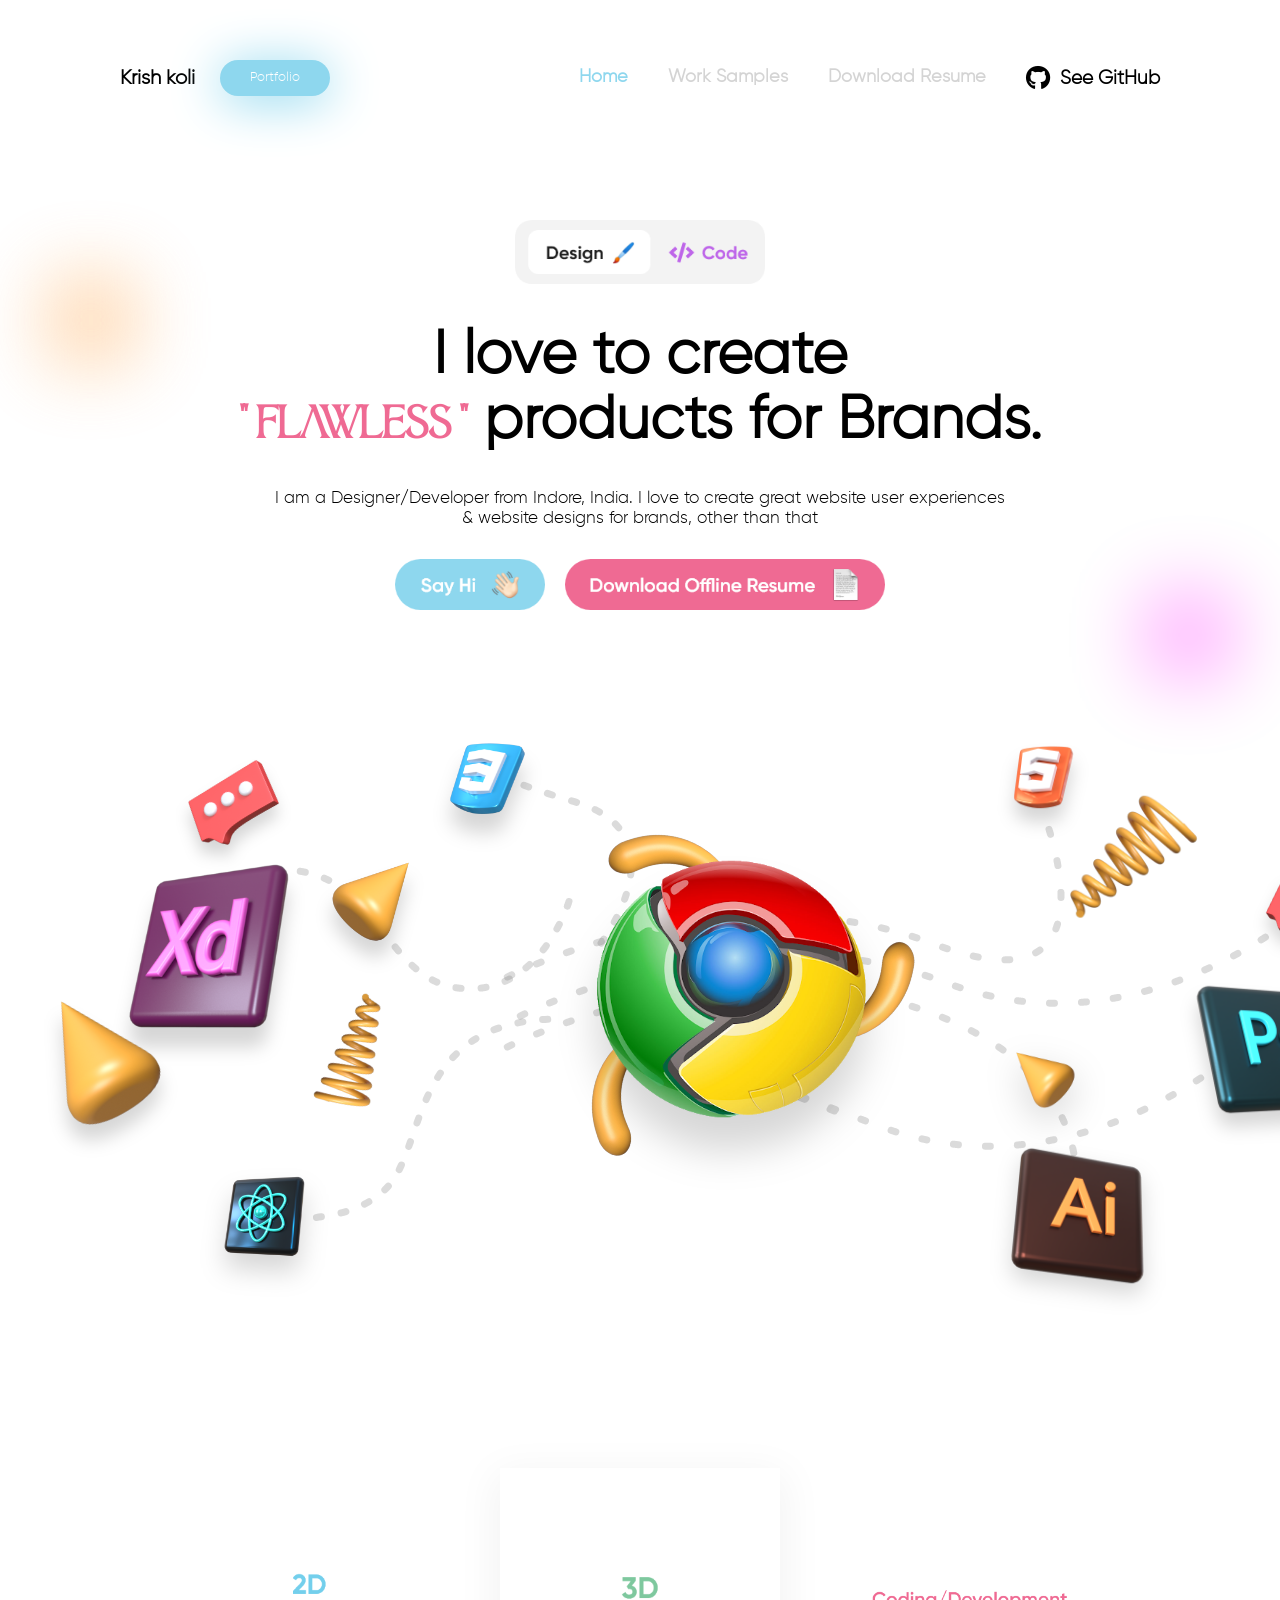
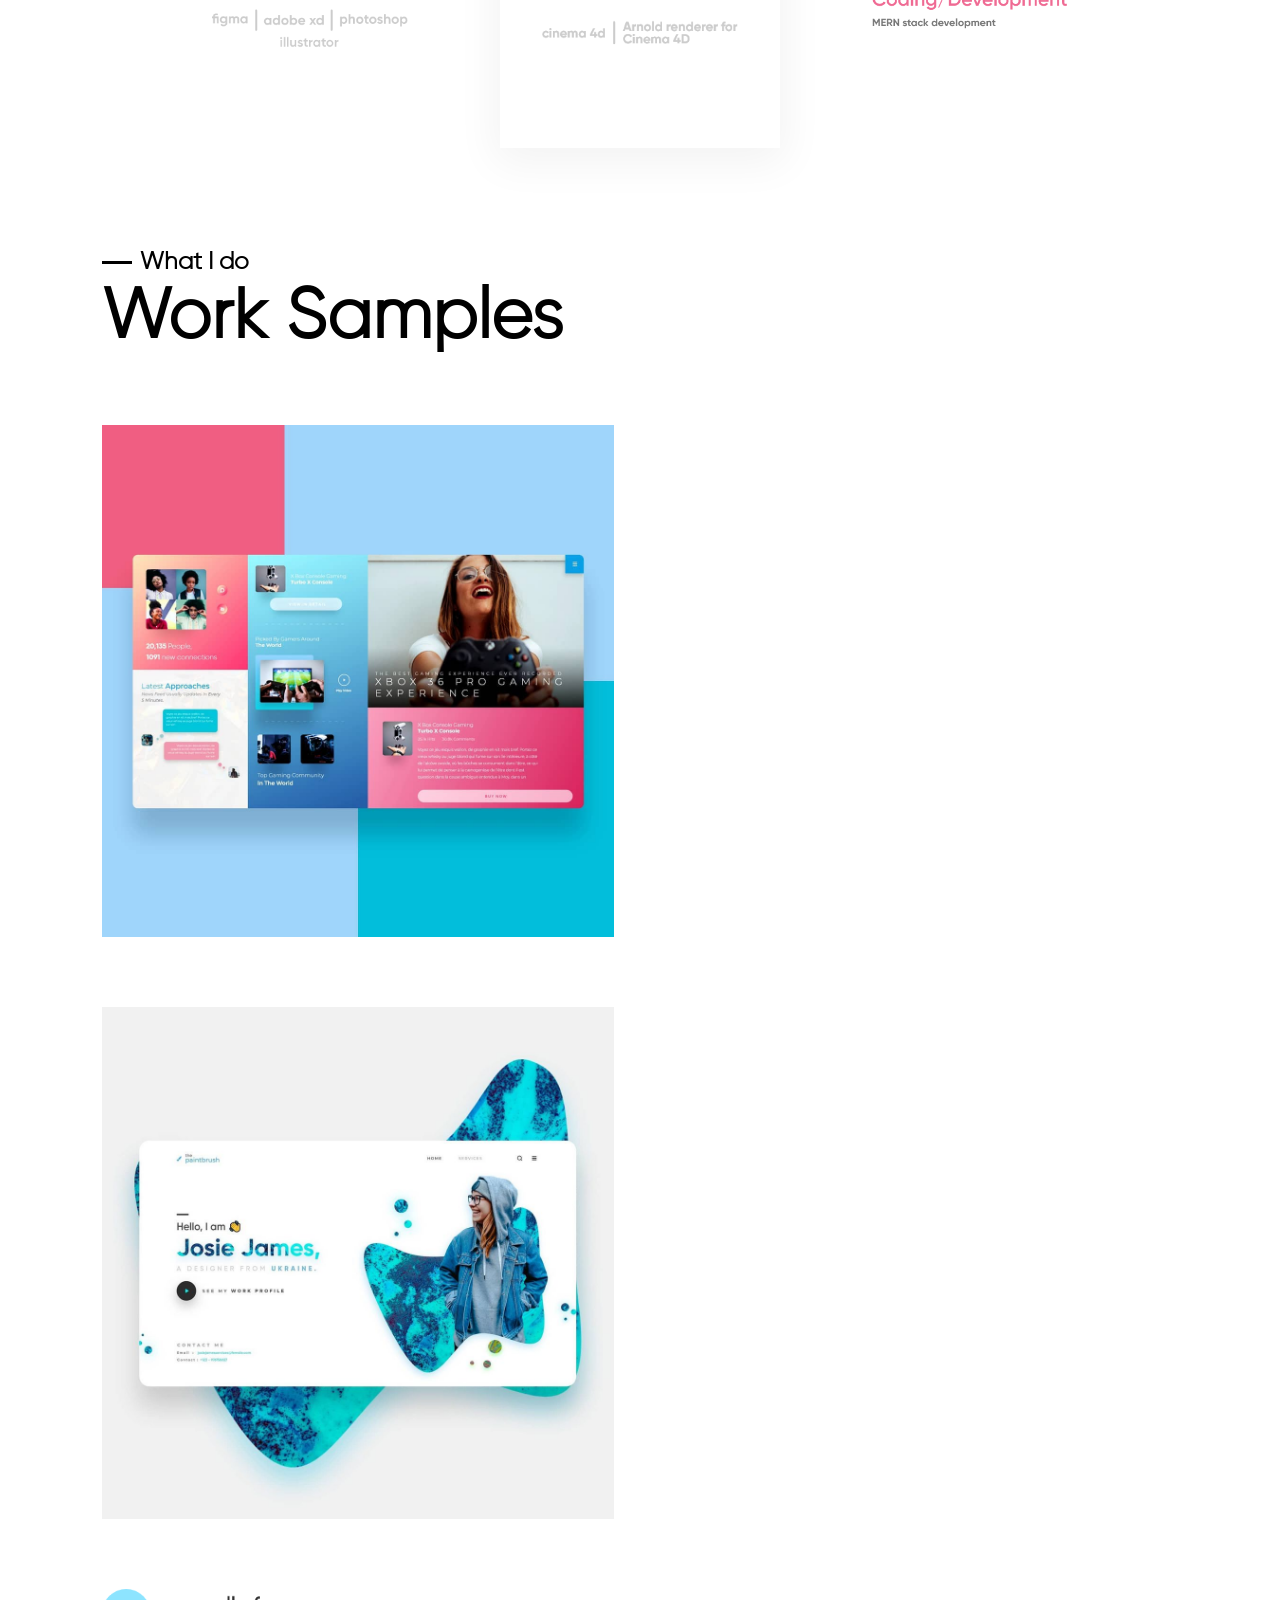
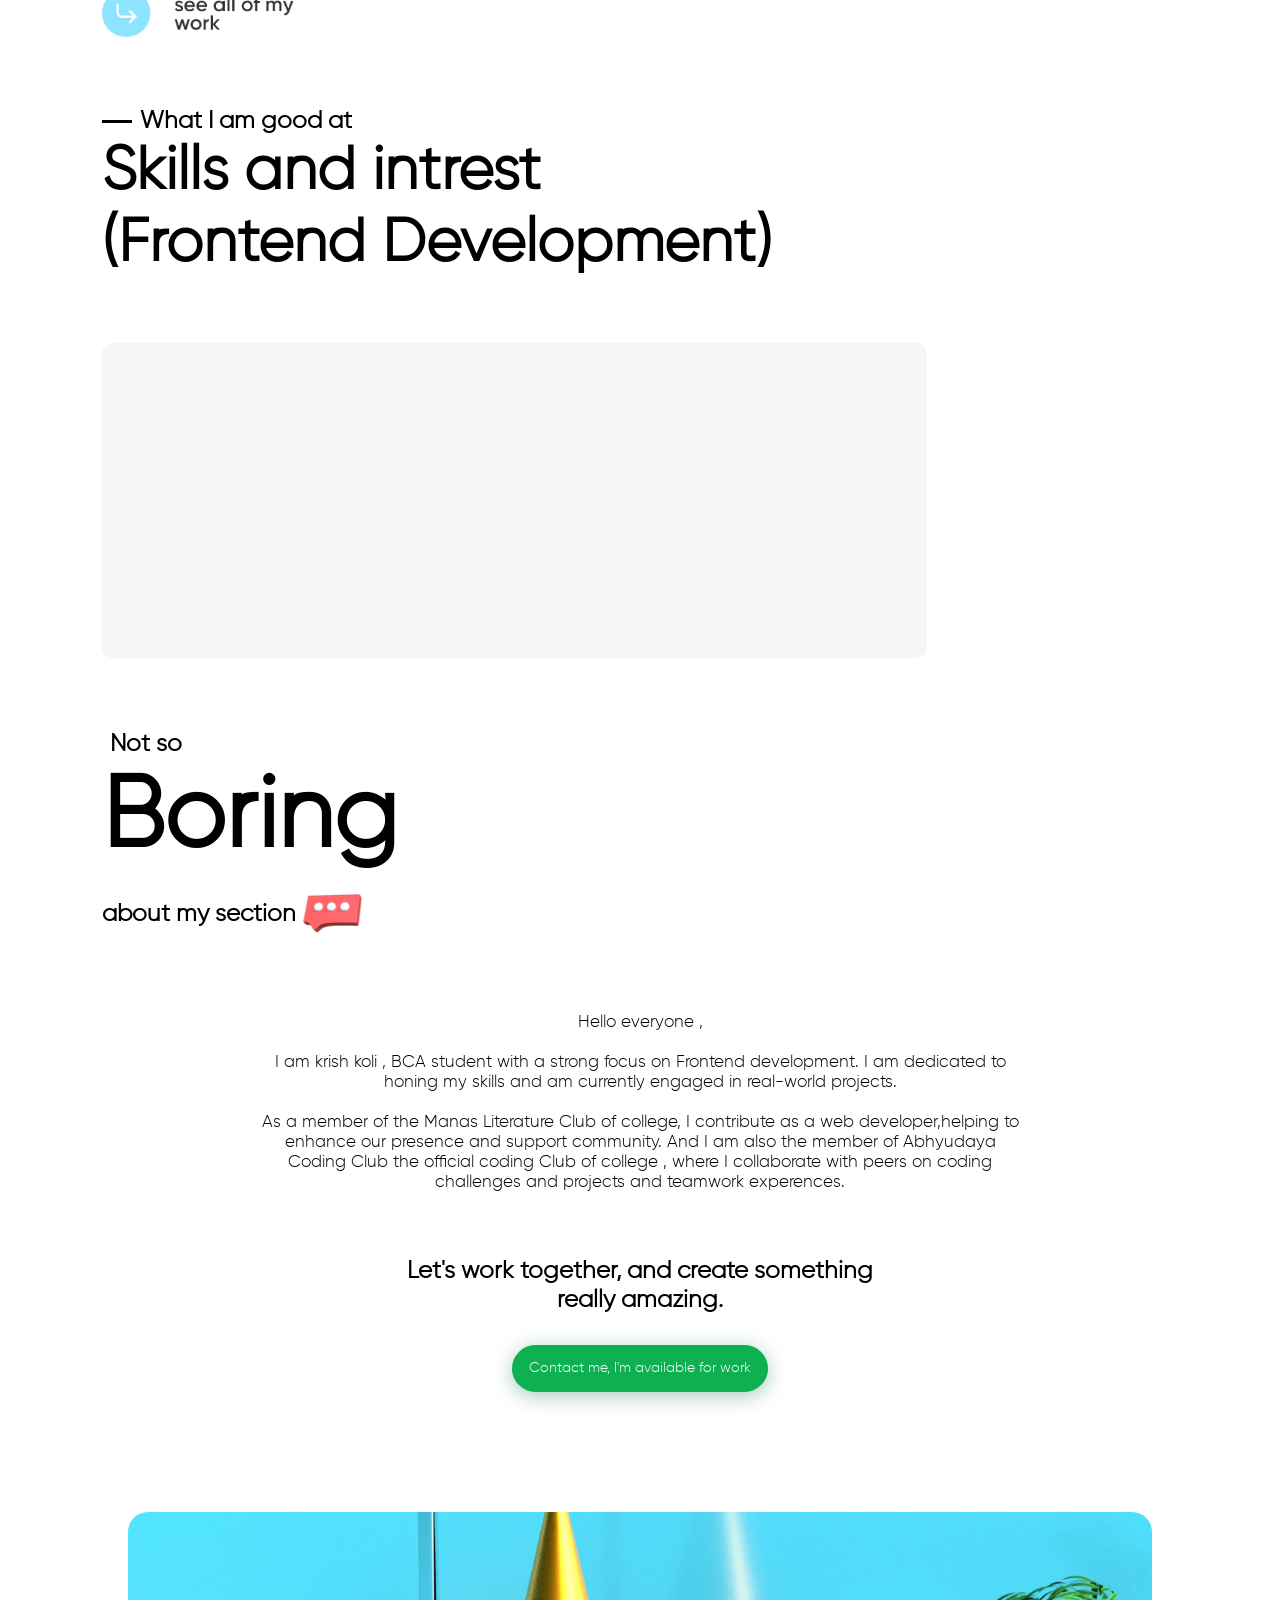
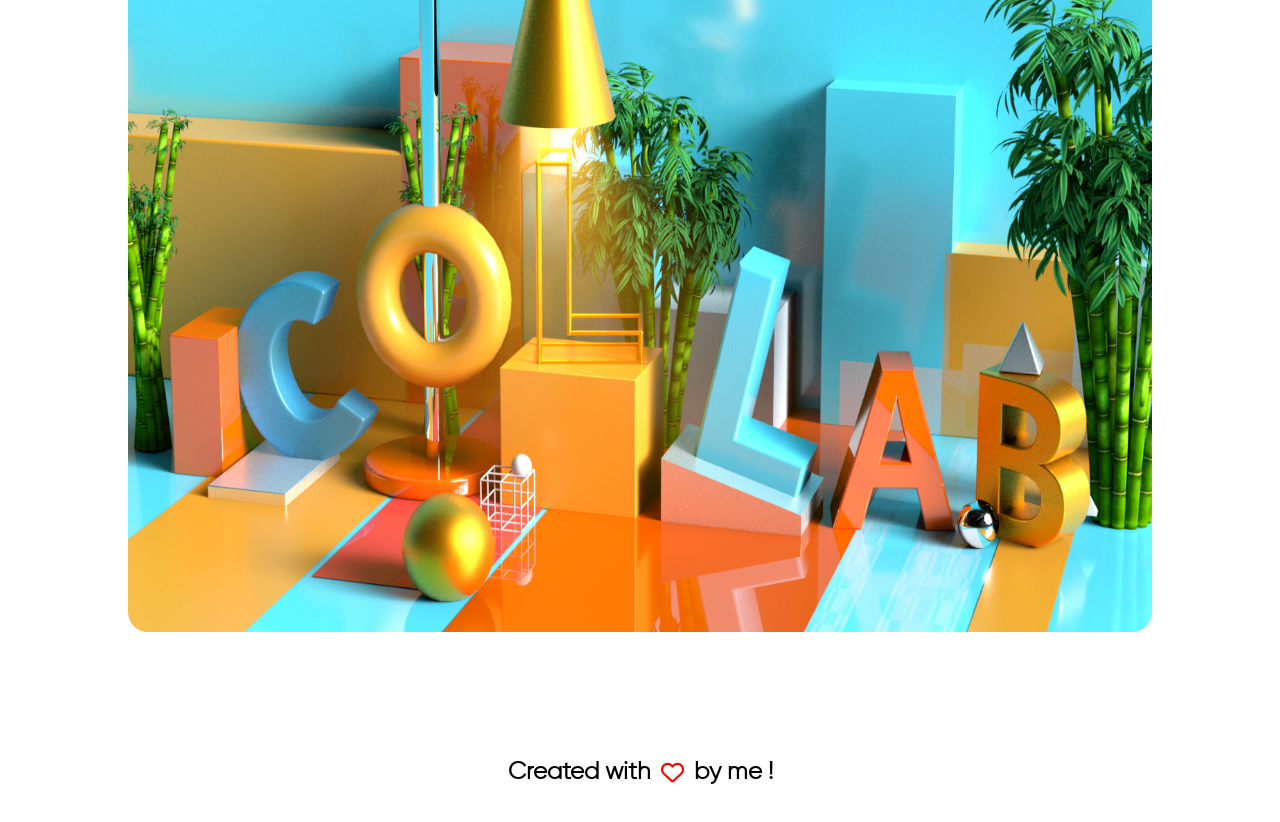
==== index.html @ 2c575250 "First commit" ====
<!DOCTYPE html>
<html lang="en">
  <head>
    <meta charset="UTF-8" />
    <meta name="viewport" content="width=device-width, initial-scale=1.0" />
    <title>Portfolio</title>
    <link rel="stylesheet" href="style.css" />
    <link rel="stylesheet" href="style2.css">
    <link
      rel="stylesheet"
      href="https://cdnjs.cloudflare.com/ajax/libs/font-awesome/6.6.0/css/all.min.css"
      integrity="sha512-Kc323vGBEqzTmouAECnVceyQqyqdsSiqLQISBL29aUW4U/M7pSPA/gEUZQqv1cwx4OnYxTxve5UMg5GT6L4JJg=="
      crossorigin="anonymous"
      referrerpolicy="no-referrer"
    />
  </head>
  <body>
    <main>
      <nav>
        <div id="left">
          <h3>Krish <span>koli</span></h3>
          <button>Portfolio</button>
        </div>

        <div id="right">
          <h3 style="color: rgb(142, 215, 238)">Home</h3>
          <a href="#work"><h3>Work Samples</h3></a>
          <a href="#" onclick="location.reload();"><h3>Download Resume</h3></a>

          <div id="icon" style="display: flex; align-items: center; gap: 10px">
            <i class="fa-brands fa-github"></i>
            <a href="https://github.com/kolikrish"><h3 id="menu">See GitHub</h3></a>
          </div>
        </div>

        <div id="menu">
          <i class="fa-solid fa-bars" style="color: #8ED7EE; font-size: 18px;"></i>
          <h3 style="color: #8ED7EE;">Menu</h3>
        </div>
      </nav>

      <div id="full">
        <h3>Skills</h3>
        <h3>Let's Collab</h3>
        <h3>See GitHub</h3>
        <h3>See Linkedin</h3>

        <i class="fa-regular fa-circle-xmark"></i>
      </div>

      <div id="content">
        <div id="Blur">
          <div id="blurOne"></div>
          <div id="blurTwo"></div>
        </div>

        <div id="text">
          <img src="Images/Design_Code.png" alt="Desgin & Code" id="DC" />
          <h1>
            I love to create <br /><span>" flawless "</span> products for
            Brands.
          </h1>
          <p>
            I am a Designer/Developer from Indore, India. I love to
            create great website user experiences <br />
            & website designs for brands, other than that
          </p>

          <div style="display: flex; gap: 20px" id="hii-div">
            <img src="Images/Say_Hii.png" alt="Say Hii" id="IMG"/>
            <img
              src="Images/resume btn.png"
              alt="Download my Resume"
              id="resume"
            />
          </div>
        </div>
      </div>

      <div id="image">
        <img src="Images/Chrome.png" alt="Image" />
      </div>

      <div id="design">
        <div>
          <img src="Images/2d.png" alt="2D Desgin" />
        </div>

        <div style="box-shadow: rgba(0, 0, 0, 0.05) 0px 10px 40px 5px">
          <img src="Images/3d.png" alt="3D Desgin" />
        </div>

        <div>
          <img src="Images/codingdev.png" alt="Coding/Development" />
        </div>
      </div>

      <div id="work">
        <div>
          <div></div>
          <h2>What I do</h2>
        </div>

        <h1>Work Samples</h1>
      </div>

      <div id="sam-img">
        <div>
          <img src="Images/smpl.jpg" alt="Sample 1" />
        </div>

        <div>
          <img src="Images/smpl2.jpg" alt="Sample 2" />
        </div>

        <div id="seeWork">
          <img src="Images/seemywork.png" alt="" />
        </div>
      </div>

      <div id="text2">
        <div>
          <div></div>
          <h2>What I am good at</h2>
        </div>

        <h1>
          Skills and intrest <br />(Frontend Development)
        </h1>
      </div>

      <div id="skills">
        <div>
          <img src="Languages/C_png-removebg-preview.png" alt="" />
          <img src="Languages/C++_png-removebg-preview.png" alt="" />
          <img src="Languages/pythone-removebg-preview.png" alt="" />
          <img src="Languages/HTML-removebg-preview.png" alt="" />
          <img src="Languages/CSS-removebg-preview.png" alt="" />
          <img src="Languages/JavaScript-removebg-preview.png" alt="" />
          <img src="Languages/React-removebg-preview.png" alt="" />
          <img src="Languages/NextJs.png" alt="" />
          <img src="Languages/Tailwind-removebg-preview.png" alt="" />
          <img src="Languages/Gsap-removebg-preview.png" alt="" />
          <img src="Languages/Locomotive-removebg-preview.png" alt="" />
          <img src="Languages/Three.png" alt="" />
          <img src="Languages/Git-removebg-preview.png" alt="" />
          <img src="Languages/Github-removebg-preview.png" alt="" />
          <img src="Languages/Pre_pro-removebg-preview.png" alt="" />
        </div>
      </div>

      <div id="ab-msg">
        <h2>Not so</h2>
        <h1>Boring</h1>

        <div>
          <h2>about my section</h2>
          <img src="Images/msgLogo0001.png" alt="message"/>
        </div>
      </div>

      <div id="msg">
        <p>
          Hello everyone ,
          <br /><br />
          I am krish koli , BCA student with a strong focus on
          Frontend development. I am dedicated to honing my skills and am
          currently engaged in real-world projects.
          <br /><br />

          As a member of the Manas Literature Club of college, I contribute as a
          web developer,helping to enhance our presence and support community.
          And I am also the member of Abhyudaya Coding Club the official coding
          Club of college , where I collaborate with peers on coding challenges
          and projects and teamwork experences.
        </p>
      </div>

      <div id="Contact">
        <h2>Let's work together, and create something <br>
            really amazing.</h2>

            <button><a href="mailto:krishkoli536@gmail.com">Contact me, I'm available for work</a></button>
      </div>

      <div id="collab">
            <img src="Images/collaborationart.png" alt="">
      </div>

      <div class="last-line">
        <h2>Created with </h2>
        <i class="fa-regular fa-heart"></i>
        <h2> by me !</h2>
      </div>
    </main>


    <script src="app.js"></script>
  </body>
</html>
---- style.css ----
* {
    margin: 0;
    padding: 0;
    box-sizing: border-box;
    font-family: 'Gilroy';
}

html , body {
    height: 100%;
    width: 100%;
}

body {
    overflow-x: hidden;
}

@font-face {
    font-family: Gilroy;
    src: url(gilroy/Gilroy-Light.ttf);
}

@font-face {
    font-family: 'Aesthtic';
    src: url(Aesthetic-Font/AestheticRegular-8M5dM.ttf);
}

main {
    height: 100vh;
    width: 100vw;
}

main > nav {
    height: 156px;
    width: 100%;
    display: flex;
    align-items: center;
    justify-content: space-between;
    padding: 60px 120px;
    /* background-color: aquamarine; */
}

nav > #left {
    display: flex;
    align-items: center;
}

nav > #left > h3 {
    font-family: 'Gilroy';
    font-size: 20px;
}

nav > #right {
    display: flex;
    gap: 40px;
}

nav > #right > div > i {
    font-size: 25px;
}

nav > #right > h3 {
    font-size: 18px;
    font-weight: 600;
    color: rgb(212, 212, 212);
}

nav > #right > div > a {
    text-decoration: none;
    color: #000;
}

nav > #right > a {
    font-size: 15px;
    font-weight: 600;
    color: rgb(212, 212, 212);
    text-decoration: none;
}

#left > button {
    margin-left: 25px;
    padding: 10px 30px;
    background-color: #8ED7EE;
    border: none;
    box-shadow: 0 5px 50px 1px #8ED7EE;
    border-radius: 100px;
    color: #fff;
    font-weight: 500;
}

/* NAV SECTION ENDS HERE */
/* NAV SECTION ENDS HERE */

main > #content {
    width: 100%;
    height: auto;
    padding-bottom: 50px;
}

#content > #Blur > #blurOne {
    position: fixed;
    right: 4%;
    bottom: 25%;
    height: 80px;
    width: 80px;
    background-color: rebeccapurple;
    opacity: .4;
    filter: blur(40px) saturate(10);
}

#content > #Blur > #blurTwo {
    position: fixed;
    left: 4%;
    bottom: 60%;
    width: 80px;
    height: 80px;
    opacity: .4;
    background-color: rgb(255, 194, 114);
    filter: blur(40px) saturate(10);
}

#text {
    padding-top: 5%;
    display: flex;
    flex-direction: column;
    align-items: center;
    justify-content: center;
}

#text > #DC {
    width: 250px;
    text-align: center;
}

#text > h1 {
    font-size: 60px;
    font-weight: 600;
    margin-top: 40px;
    margin-bottom: 30px;
    line-height: 65px;
    text-align: center;
}

#text > h1 > span {
    font-family: 'Aesthtic';
    font-size: 40px;
    color: rgb(239, 106, 147);
}

#text > p {
    text-align: center;
    font-size: 17px;
    margin-bottom: 30px;
    font-weight: 500;
}

#hii-div > #IMG {
    width: 150px;
}

#hii-div > #resume {
    width: 320px;
}

/* MAIN IMAGE SECTION WILL START FROM HERE */
/* MAIN IMAGE SECTION WILL START FROM HERE */

#image {
    padding-top: 5%;
    margin-bottom: 10%;
    width: 100%;
}

/* DESGIN SECTION STARTS FROM HERE */

#design {
    padding-bottom: 100px;
    display: flex;
    gap: 50px;
    align-items: center;
    justify-content: center;
}

#design div {
    height: 280px;
    width: 280px;
    display: flex;
    align-items: center;
    justify-content: center;
}

#design div img {
    width: 70%;
}

/* WORK SAMPLE SECTION STARTS FROM HERE */

#work {
    height: auto;
    padding-bottom: 5%;
}

#work > div {
    display: flex;
    align-items: center;
    padding-left: 8%;
}

#work > div > div {
    width: 30px;
    height: 3px;
    background-color: black;
}

#work > div > h2 {
    padding-left: 8px;
}

#work > h1 {
    font-size: 70px;
    padding-left: 8%;
}

#sam-img {
    height: auto;
    width: 100%;
}

#sam-img div img {
    width: 40%;
    height: 60%;
    margin-bottom: 5%;
    margin-left: 8%;
}

#sam-img > #seeWork img {
    width: 15%;
}

/* SKIILS TEXT SECTION STARTS FROM HERE */

#text2 {
    height: auto;
}

#text2 > div {
    display: flex;
    align-items: center;
    padding-left: 8%;
}

#text2 > div > div {
    width: 30px;
    height: 3px;
    background-color: black;
}

#text2 > div > h2 {
    padding-left: 8px;
}

#text2 > h1 {
    font-size: 60px;
    padding-left: 8%;
}

/* SKILLS SECTION STARTS FROM HERE */

#skills {
    height: 50%;
    width: 100%;
    display: flex;
    align-items: center;
    justify-content: flex-start;
    padding-left: 8%;
}

#skills > div {
    height: 70%;
    width: 70%;
    background-color: rgb(246, 246, 246);
    display: flex;
    gap: 15px;
    align-items: center;
    flex-wrap: wrap;
    padding: 40px 30px;
    border-radius: 10px;
    margin-top: 20px;
    margin-bottom: 30px;
}

#skills > div > img {
    width: 8.5%;
}

/* ABOUT SECTION STARTS FROM HERE */

#ab-msg {
    height: auto;
    padding-left: 8%;
    padding-bottom: 5%;
}

#ab-msg > h2 {
    padding-left: 8px;
}

#ab-msg > h1 {
    font-size: 100px;
}

#ab-msg > div {
    display: flex;
    align-items: center;
}

#ab-msg > div > img {
    width: 70px;
}

#msg {
    padding-bottom: 5%;
    display: flex;
    align-items: center;
    justify-content: center;
}

#msg p {
    font-size: 17px;
    text-align: center;
    width: 60%;
    height: auto;
}

/* CONTACT SECTION TEXT STARTS FROM HERE */

#Contact {
    height: auto;
    display: flex;
    flex-direction: column;
    align-items: center;
    justify-content: center;
}

#Contact > button {
    padding: 15px 17px;
    font-size: 14px;
    box-shadow: 0 4px 20px rgba(72, 148, 110, 0.486);
    border: none;
    border-radius: 100px;
    color: #fff;
    background-color: #0eb152;
    margin: 30px 0;
}

#Contact > h2 {
    text-align: center;
}

#Contact > button > a {
    text-decoration: none;
    color: #fff;
}

/* COLLAB SECTION STARTS FROM HERE */

#collab {
    height: 100%;
    width: 100%;
    display: flex;
    align-items: center;
    justify-content: center;
}

#collab img {
    width: 80%;
    height: 80%;
    border-radius: 20px;
}

.last-line {
    height: 100px;
    width: 100%;
    display: flex;
    align-items: center;
    justify-content: center;
}

.last-line > h2 {
    font-size: 24px;
}

.last-line i {
    font-size: 23px;
    margin: 0 10px;
    color: red;
}


/* RESPONSIVE DESGIN  */

nav > #menu {
    display: none;
    align-items: center;
    gap: 8px;
}

main > #full {
    height: 100%;
    width: 100%;
    background-color: #fff;
    position: absolute;
    top: 0;
    left: -100%;
    display: flex;
    flex-direction: column;
    align-items: center;
    justify-content: center;
    transition: .6s;
}

main > #full > h3 {
    line-height: 50px;
}

main > #full > i {
    font-size: 25px;
    position: absolute;
    top: 8%;
    right: 5%;
}
---- style2.css ----
@media (max-width:600px) {

    main > nav {
        height: auto;
        display: flex;
        align-items: center;
        justify-content: space-between;
        padding: 40px 20px;
    }

    nav > #right {
        display: none;
    }

    nav > #left > h3 {
        display: none;
    }

    nav > #menu {
        display: flex;
    }

    nav > #left > button {
        transform: scale(0.8);
        margin-left: 0;
    }

    #content > #Blur > #blurTwo {
        top: 30%;
        left: 0;
    }

    #content > #Blur > #blurOne {
        bottom: 25%;
        right: 0;
    }

    #text > #DC {
        width: 180px;
    }

    #text > h1 {
        font-size: 40px;
        line-height: 50px;
    }

    #text > p {
        padding: 0 15px;
    }

    #hii-div {
        flex-direction: column;
        justify-content: center;
        align-items: center;
    }

    #hii-div > #IMG {
        width: 130px;
    }

    #hii-div > #resume {
        width: 280px;
    }

    #image img {
        width: 100%;
        height: auto;
    }

    #design {
        flex-direction: column;
        padding-bottom: 50px;
    }

    #work > h1 {
        padding-top: 10px;
        font-size: 40px;
    }

    #sam-img div img {
        width: 70%;
    }

    #sam-img > #seeWork img {
        width: 45%;
        padding: 10% 0;
    }

    #text2 > h1 {
        font-size: 35px;
        padding-top: 10px;
    }

    #skills > div {
        width: 80%;
        gap: 10px;
        padding: 30px 20px;
    }

    #skills > div > img {
        width: 15%;
    }

    #ab-msg > h1 {
        font-size: 65px;
    }

    #ab-msg > div > img {
        width: 50px;
    }

    #msg {
        padding-top: 10%;
        padding-bottom: 20%;
    }

    #msg > p {
        width: 90%;
        font-size: 15px;
    }

    #Contact {
        padding: 0 10px;
    }

    #Contact > button {
        padding: 13px 15px;
    }

    #collab {
        height: 40%;
    }

    #collab > img {
        height: 70%;
        width: 80%;
    }

    .last-line > h2 {
        font-size: 16px;
    }

    .last-line > i {
        font-size: 20px;
    }
}
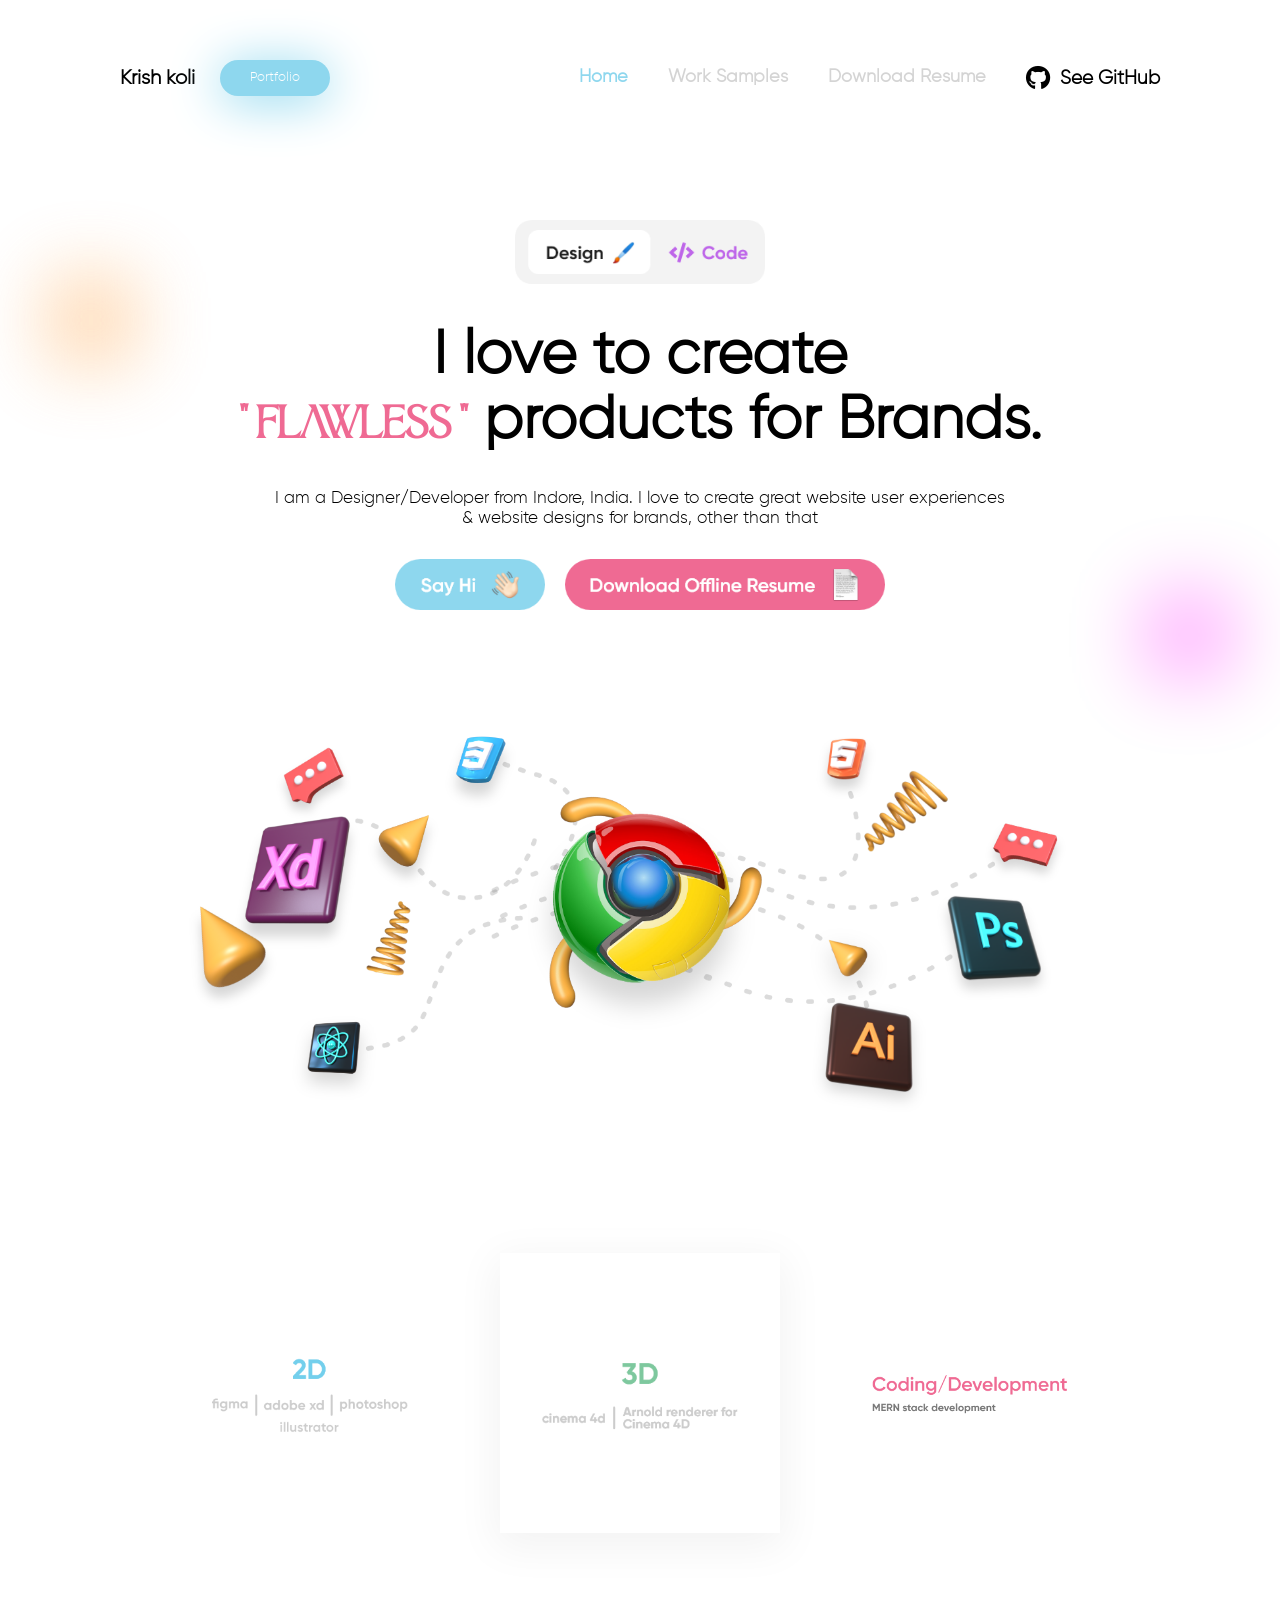
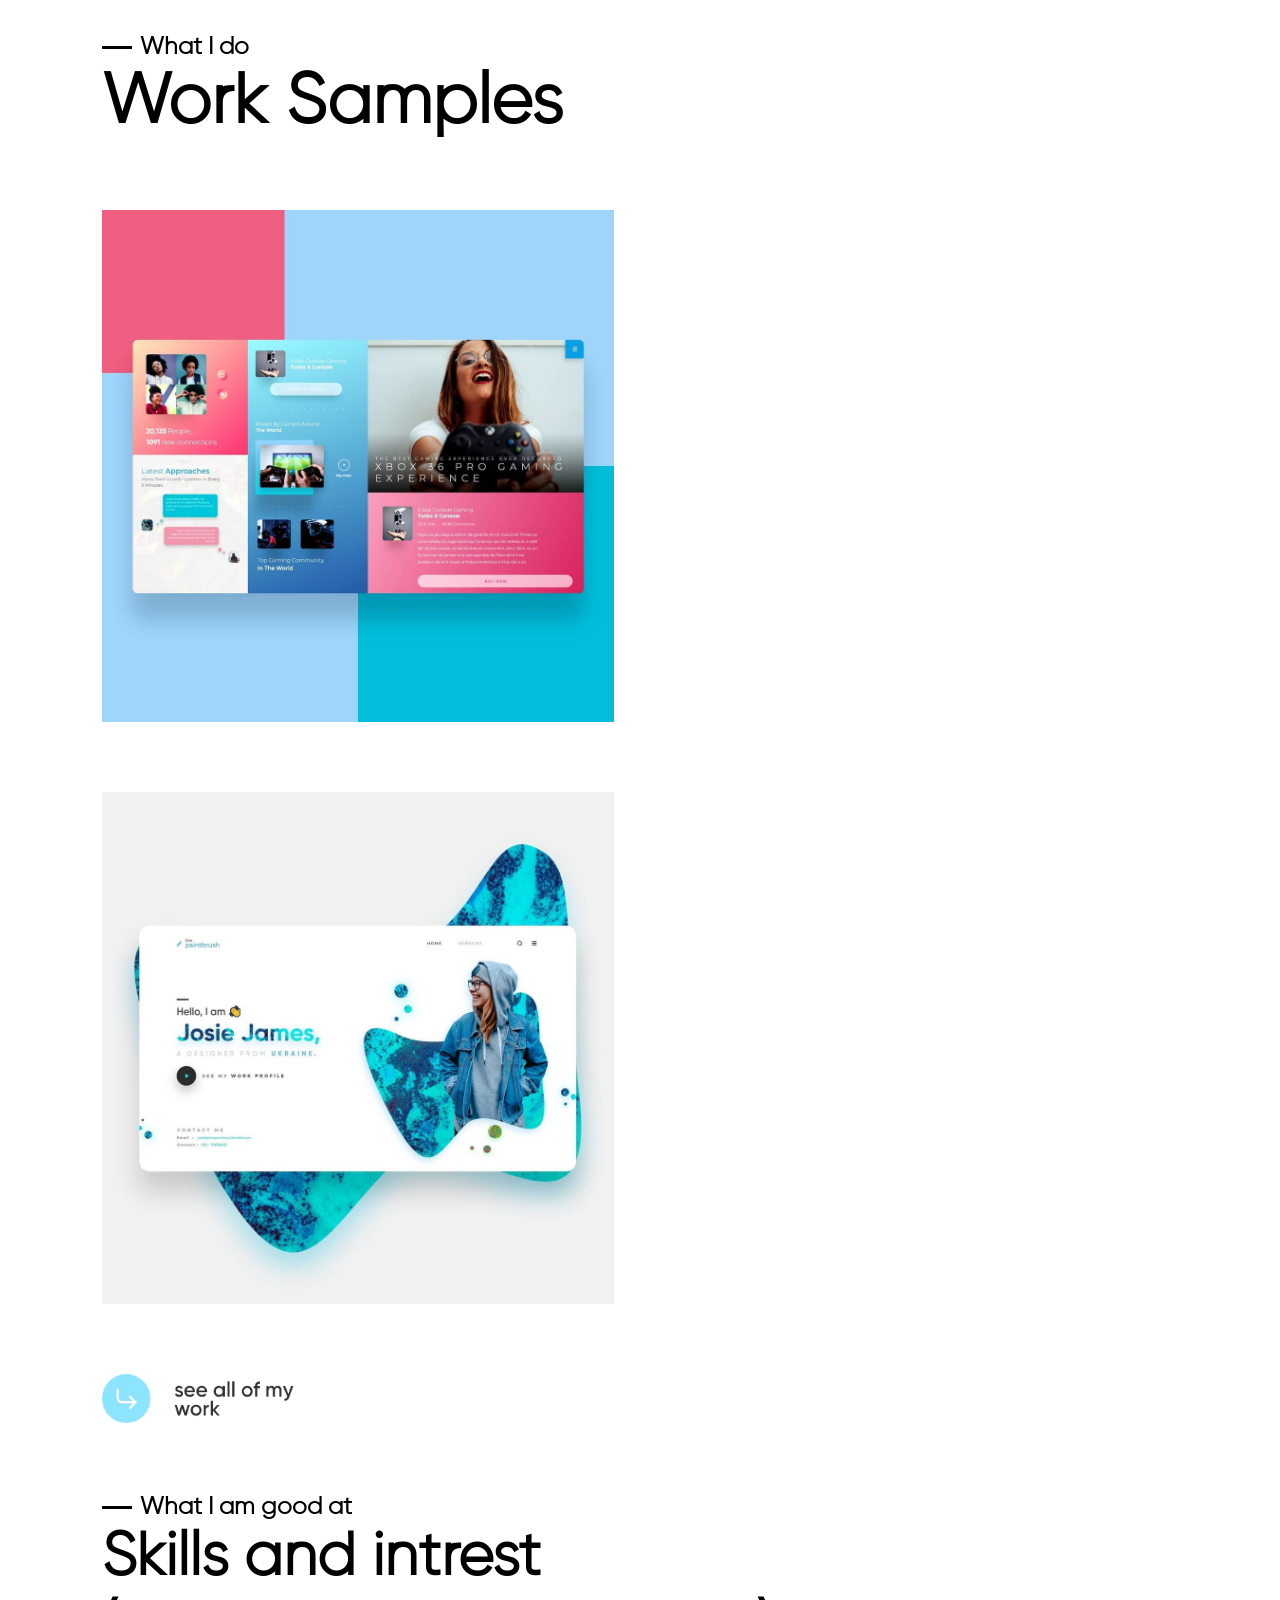
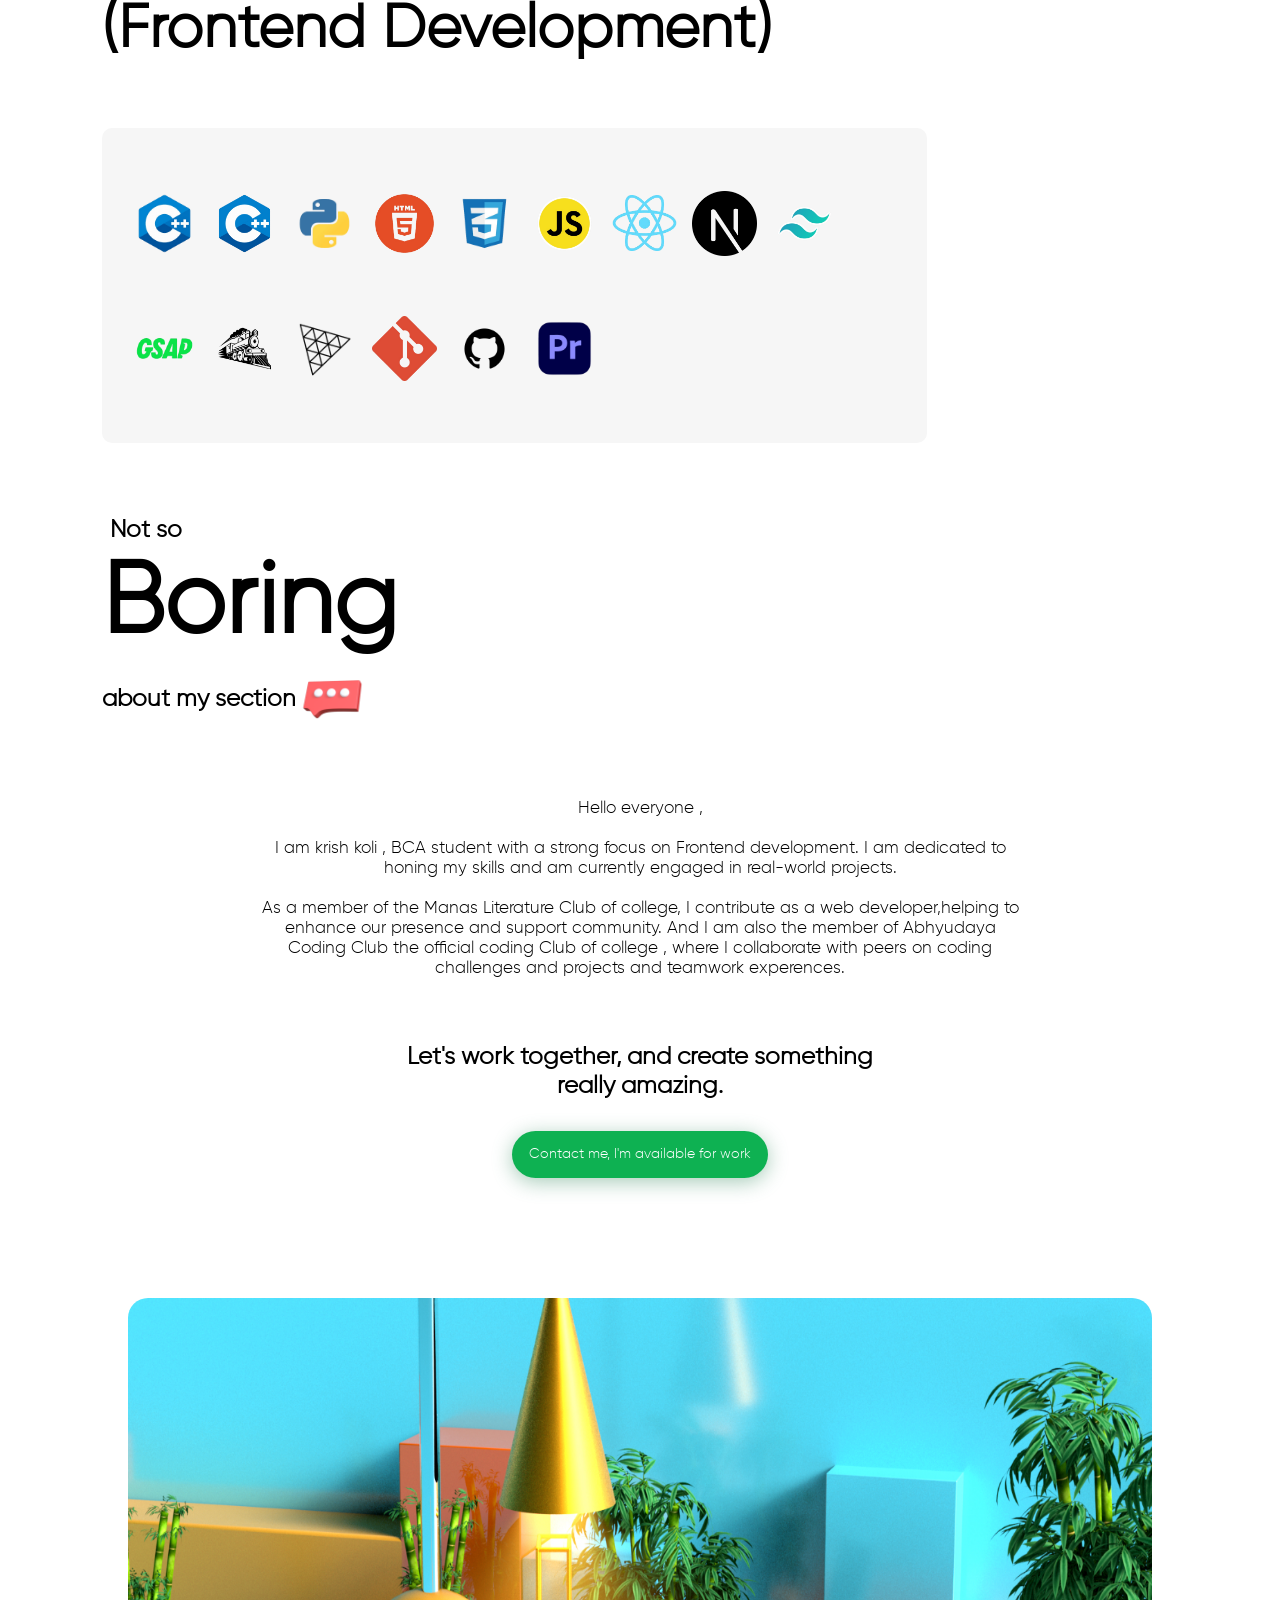
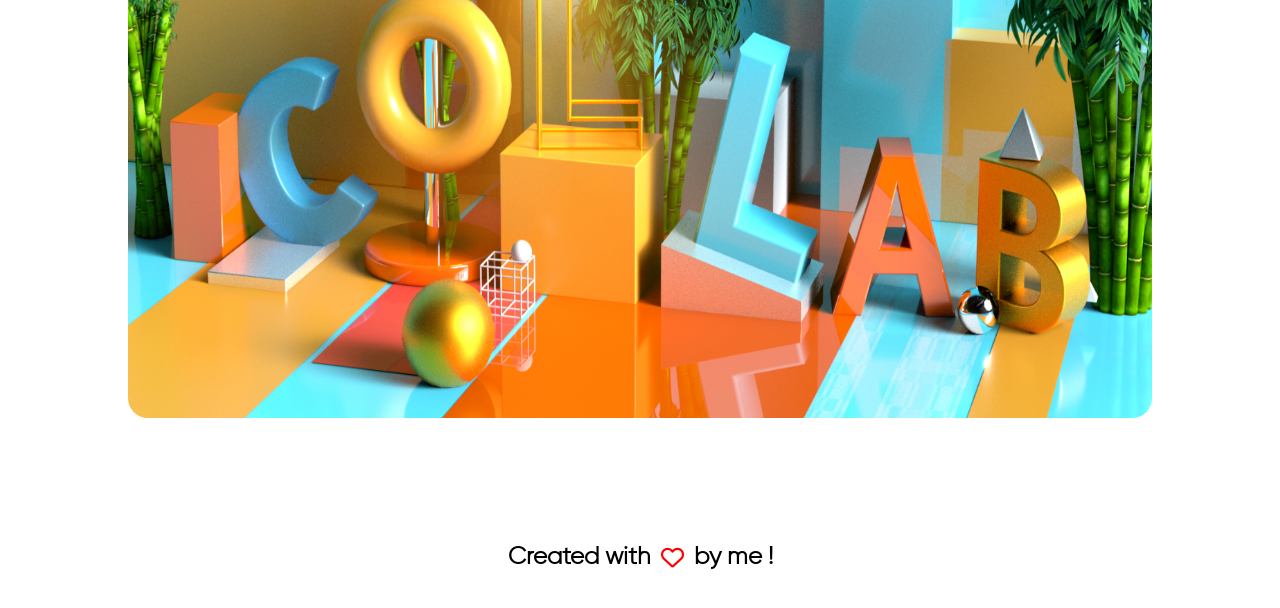
==== commit 8725f977: "Fixed the locations of images" ====
--- a/index.html
+++ b/index.html
@@ -131,21 +131,21 @@
 
       <div id="skills">
         <div>
-          <img src="Languages/C_png-removebg-preview.png" alt="" />
-          <img src="Languages/C++_png-removebg-preview.png" alt="" />
-          <img src="Languages/pythone-removebg-preview.png" alt="" />
-          <img src="Languages/HTML-removebg-preview.png" alt="" />
-          <img src="Languages/CSS-removebg-preview.png" alt="" />
-          <img src="Languages/JavaScript-removebg-preview.png" alt="" />
-          <img src="Languages/React-removebg-preview.png" alt="" />
-          <img src="Languages/NextJs.png" alt="" />
-          <img src="Languages/Tailwind-removebg-preview.png" alt="" />
-          <img src="Languages/Gsap-removebg-preview.png" alt="" />
-          <img src="Languages/Locomotive-removebg-preview.png" alt="" />
-          <img src="Languages/Three.png" alt="" />
-          <img src="Languages/Git-removebg-preview.png" alt="" />
-          <img src="Languages/Github-removebg-preview.png" alt="" />
-          <img src="Languages/Pre_pro-removebg-preview.png" alt="" />
+          <img src="Skills/C_png-removebg-preview.png" alt="" />
+          <img src="Skills/C++_png-removebg-preview.png" alt="" />
+          <img src="Skills/pythone-removebg-preview.png" alt="" />
+          <img src="Skills/HTML-removebg-preview.png" alt="" />
+          <img src="Skills/CSS-removebg-preview.png" alt="" />
+          <img src="Skills/JavaScript-removebg-preview.png" alt="" />
+          <img src="Skills/React-removebg-preview.png" alt="" />
+          <img src="Skills/NextJs.png" alt="" />
+          <img src="Skills/Tailwind-removebg-preview.png" alt="" />
+          <img src="Skills/Gsap-removebg-preview.png" alt="" />
+          <img src="Skills/Locomotive-removebg-preview.png" alt="" />
+          <img src="Skills/Three.png" alt="" />
+          <img src="Skills/Git-removebg-preview.png" alt="" />
+          <img src="Skills/Github-removebg-preview.png" alt="" />
+          <img src="Skills/Pre_pro-removebg-preview.png" alt="" />
         </div>
       </div>
 
--- a/style.css
+++ b/style.css
@@ -168,6 +168,14 @@
     padding-top: 5%;
     margin-bottom: 10%;
     width: 100%;
+    display: flex;
+    align-items: center;
+    justify-content: center;
+}
+
+#image img {
+    width: 75%;
+    padding-right: 3%;
 }
 
 /* DESGIN SECTION STARTS FROM HERE */
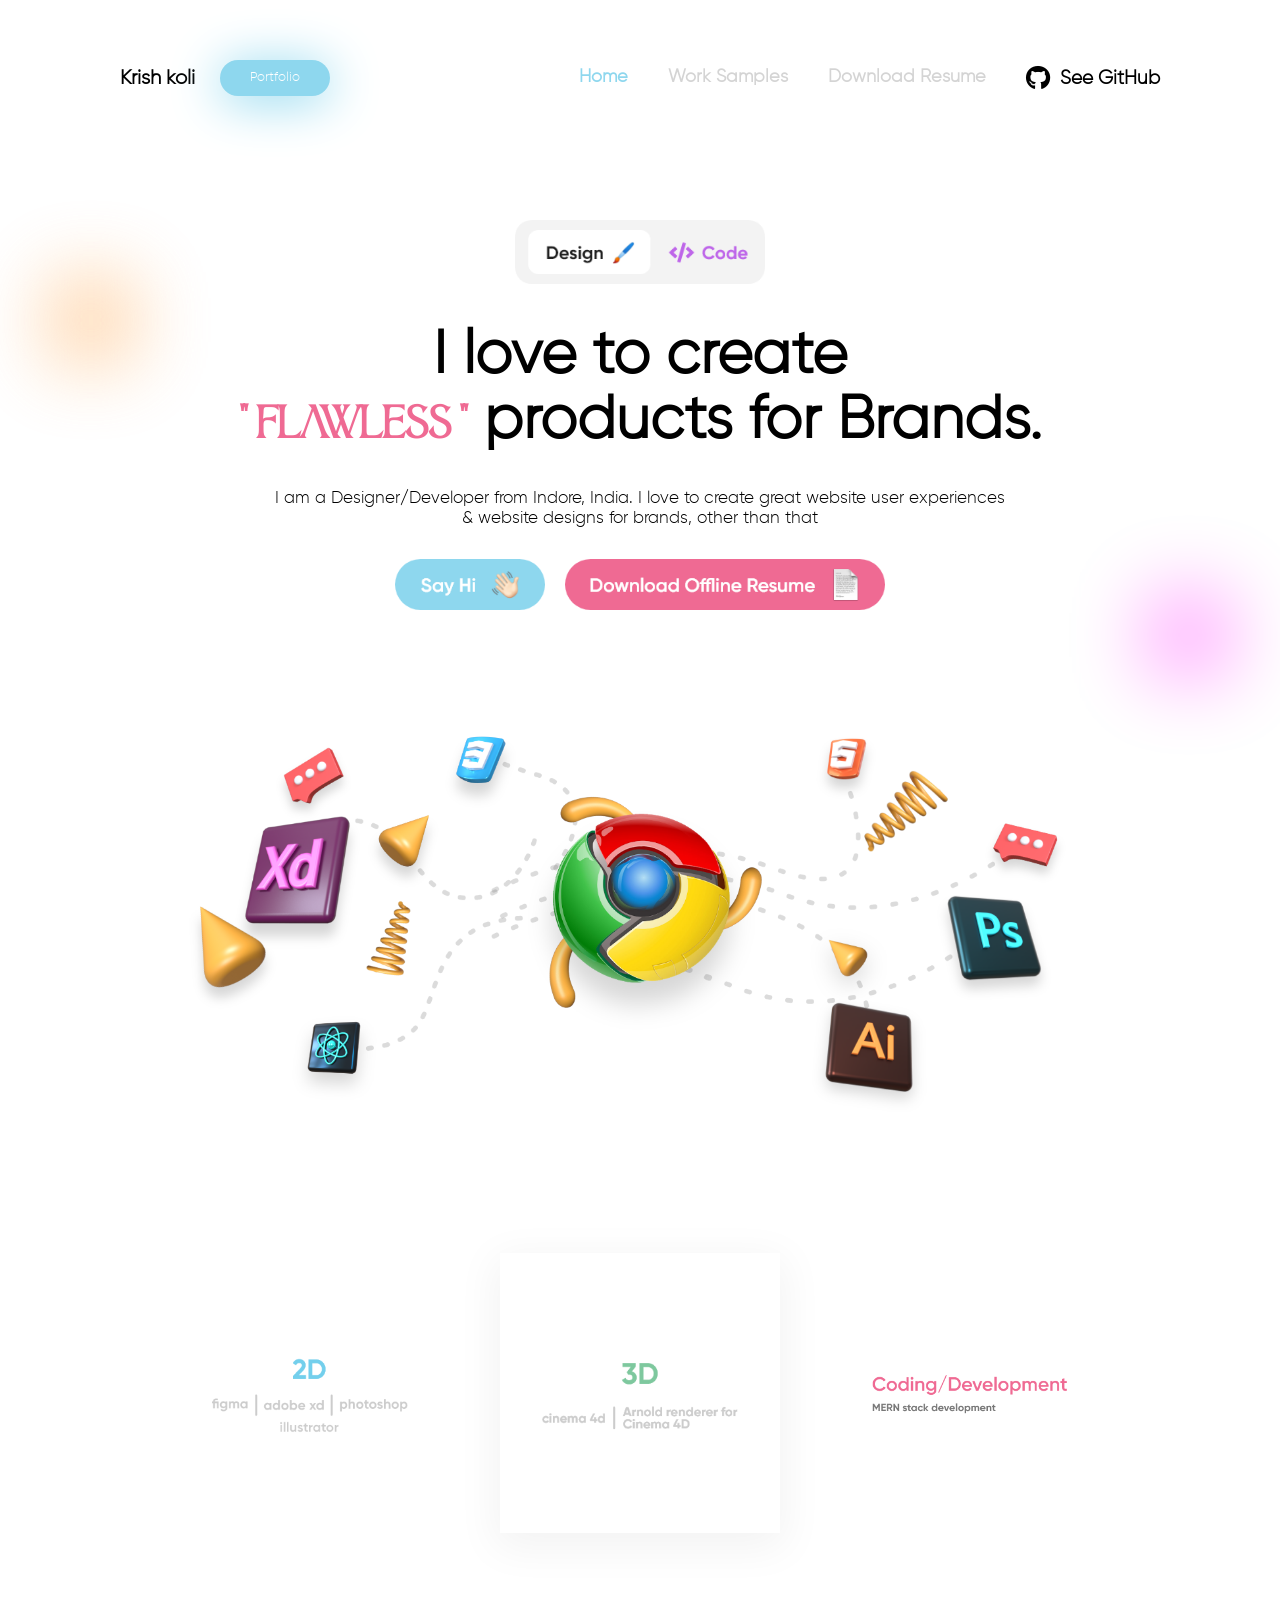
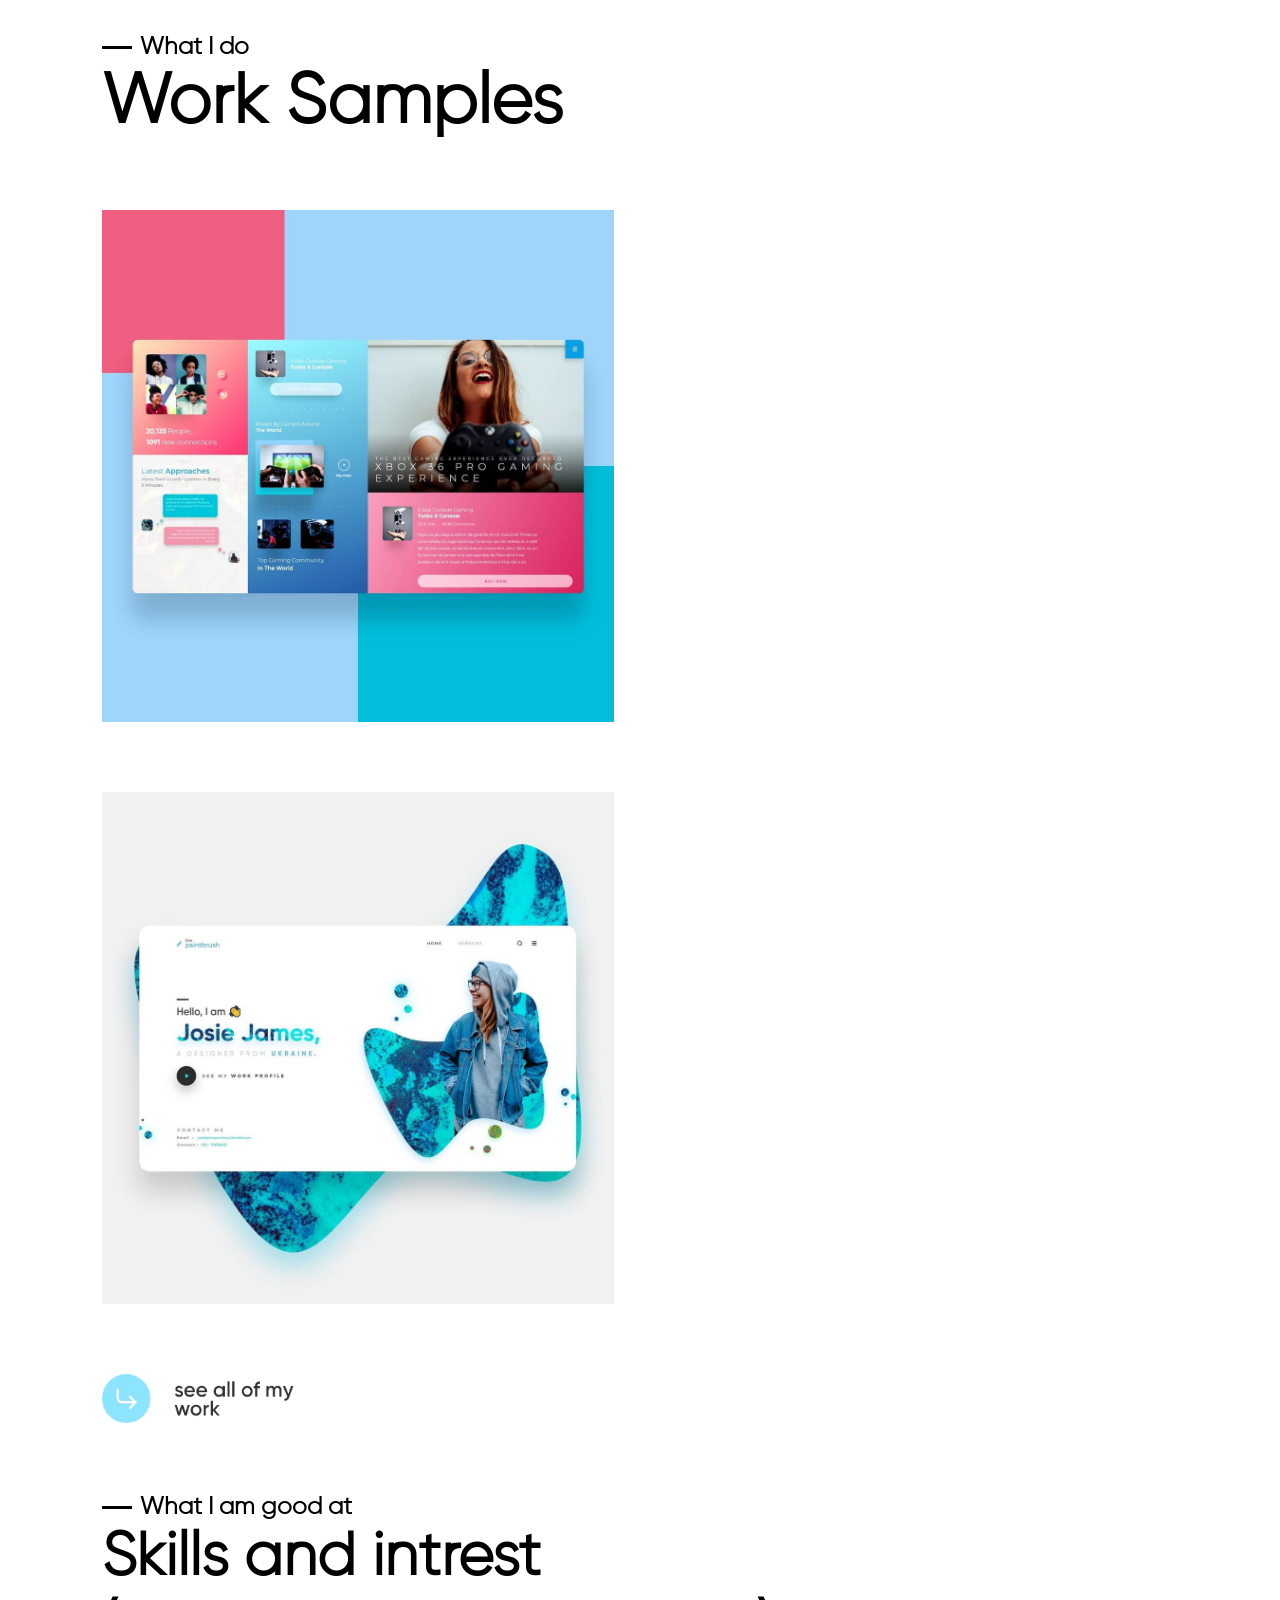
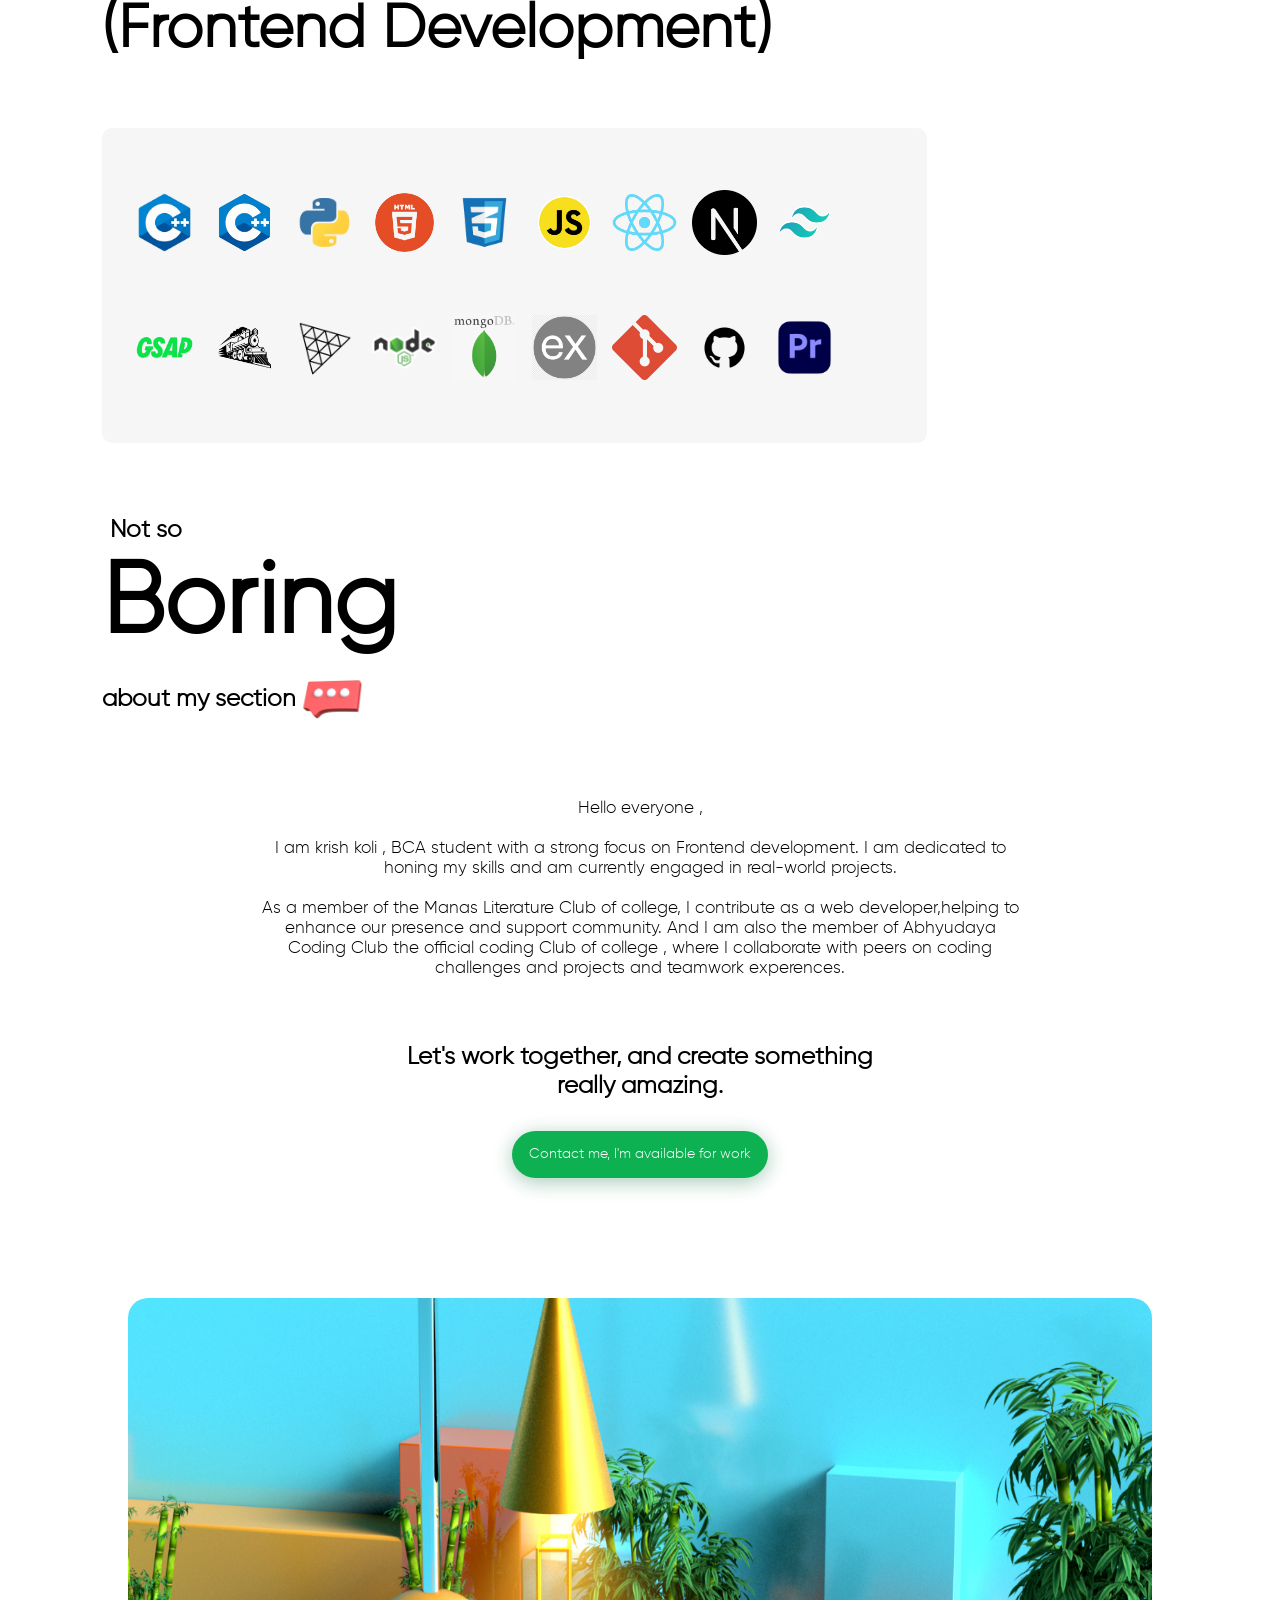
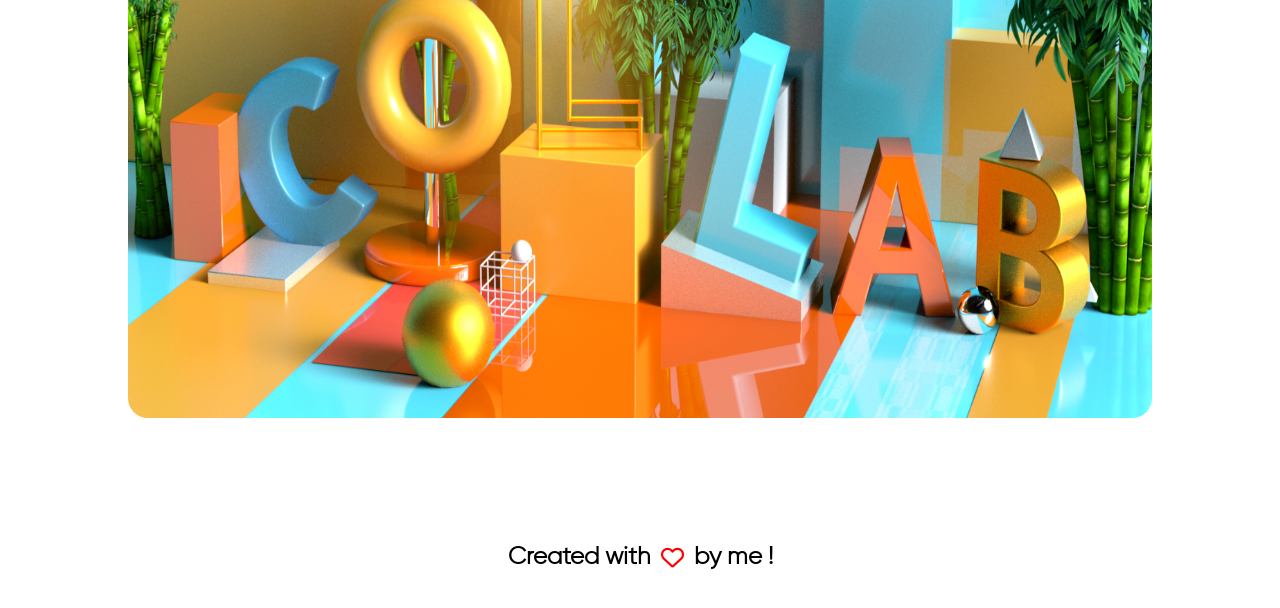
==== commit e25f64d1: "Added some changes" ====
--- a/index.html
+++ b/index.html
@@ -40,10 +40,10 @@
       </nav>
 
       <div id="full">
-        <h3>Skills</h3>
-        <h3>Let's Collab</h3>
-        <h3>See GitHub</h3>
-        <h3>See Linkedin</h3>
+        <h3><a href="#skills">Skills</a></h3>
+        <h3><a href="">Let's Collab</a></h3>
+        <h3><a href="https://github.com/kolikrish">See GitHub</a></h3>
+        <h3><a href="https://www.linkedin.com/in/krish-koli-21291a285/">See Linkedin</a></h3>
 
         <i class="fa-regular fa-circle-xmark"></i>
       </div>
@@ -143,6 +143,9 @@
           <img src="Skills/Gsap-removebg-preview.png" alt="" />
           <img src="Skills/Locomotive-removebg-preview.png" alt="" />
           <img src="Skills/Three.png" alt="" />
+          <img src="Skills/nodejs.png" alt="">
+          <img src="Skills/Mongo.png" alt="">
+          <img src="Skills/express.png" alt="">
           <img src="Skills/Git-removebg-preview.png" alt="" />
           <img src="Skills/Github-removebg-preview.png" alt="" />
           <img src="Skills/Pre_pro-removebg-preview.png" alt="" />
--- a/style.css
+++ b/style.css
@@ -435,4 +435,9 @@
     position: absolute;
     top: 8%;
     right: 5%;
+}
+
+main > #full > h3 > a {
+    text-decoration: none;
+    color: black;
 }
--- a/style2.css
+++ b/style2.css
@@ -6,6 +6,10 @@
         align-items: center;
         justify-content: space-between;
         padding: 40px 20px;
+    }
+
+    body {
+        overflow-x: hidden;
     }
 
     nav > #right {
